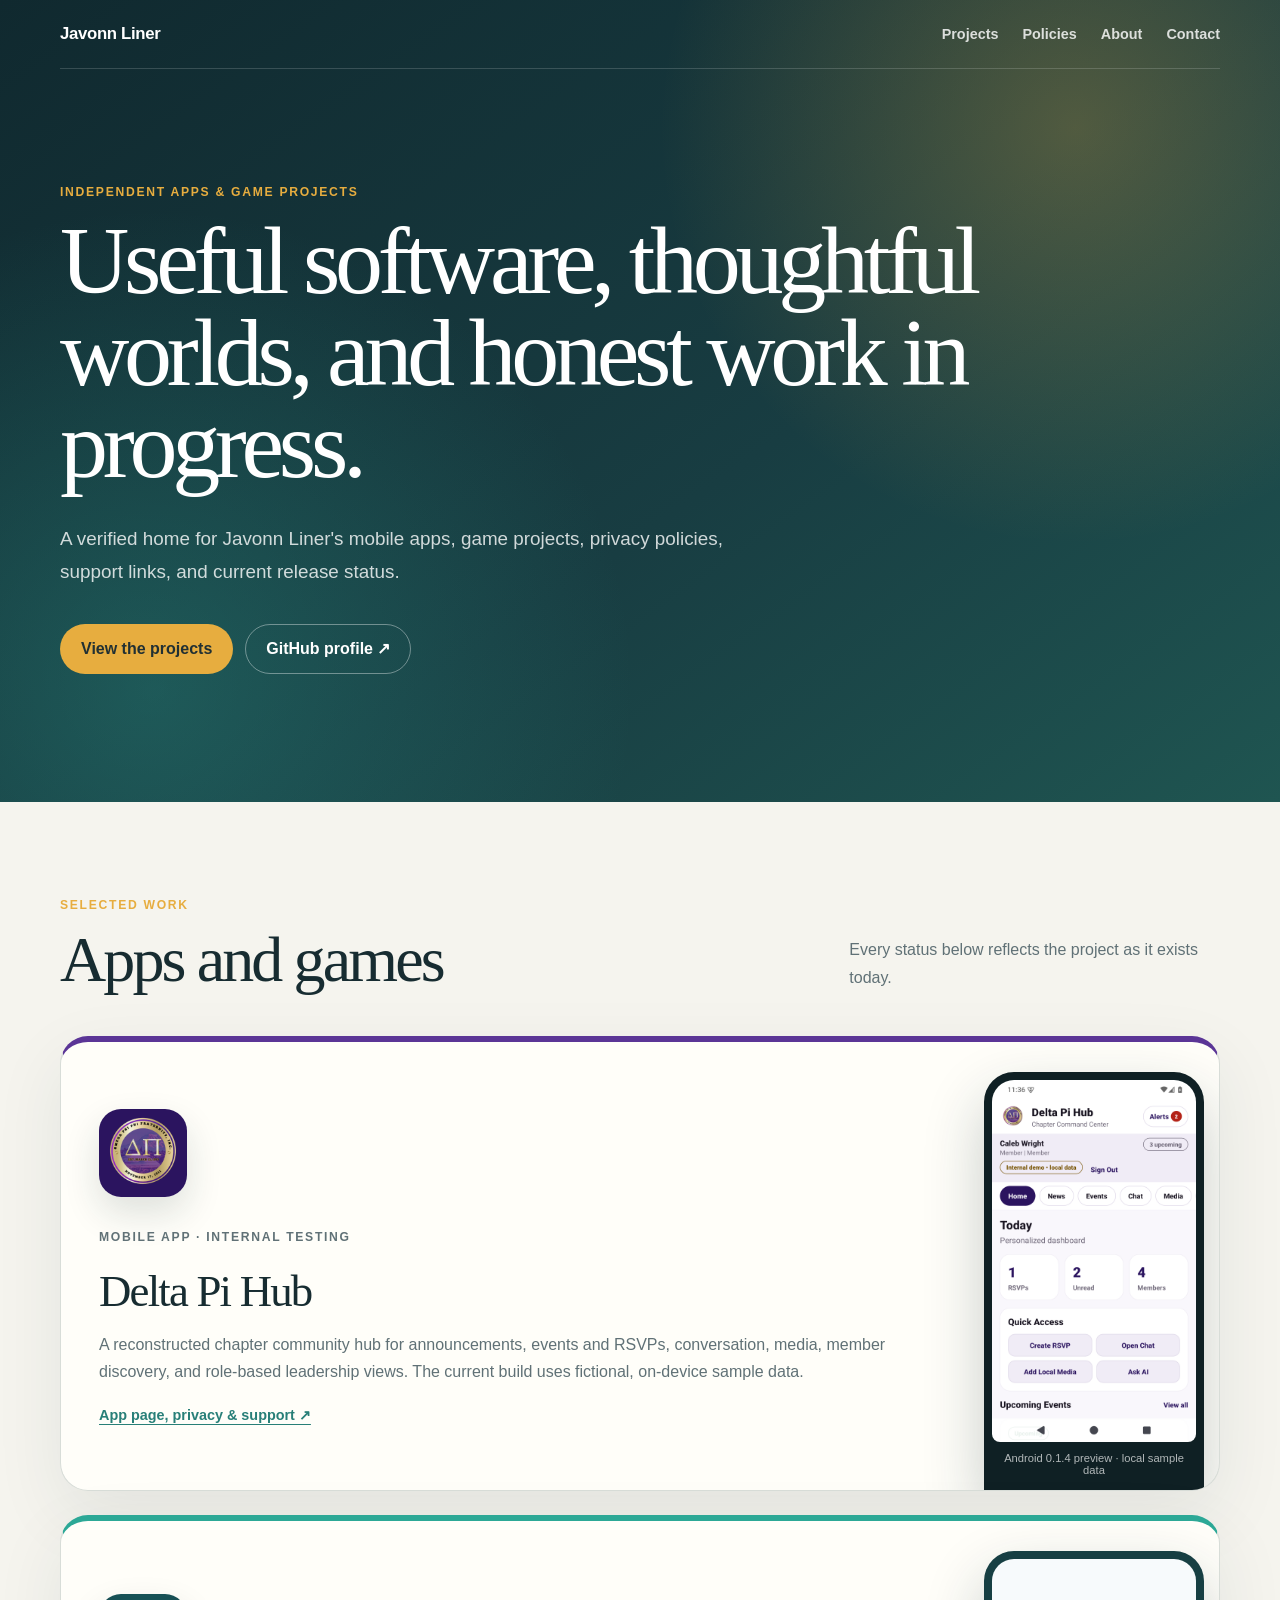
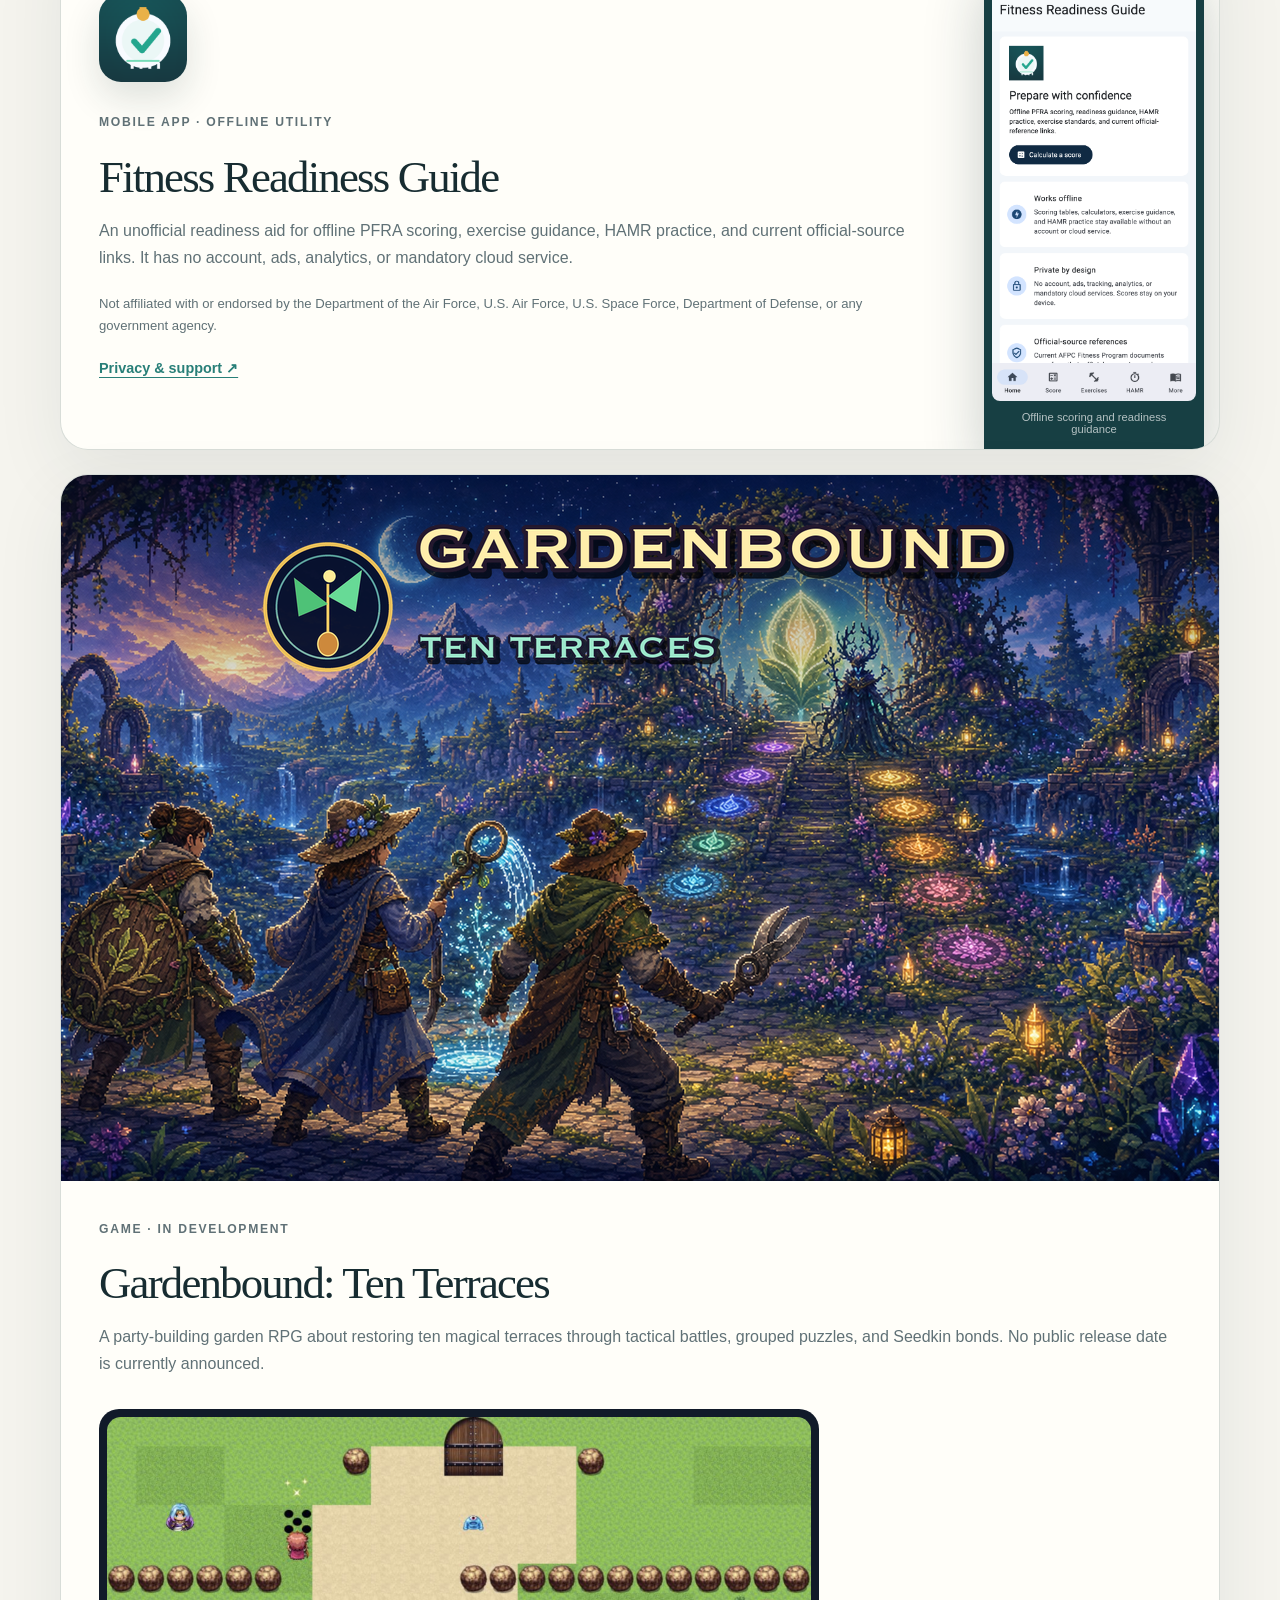
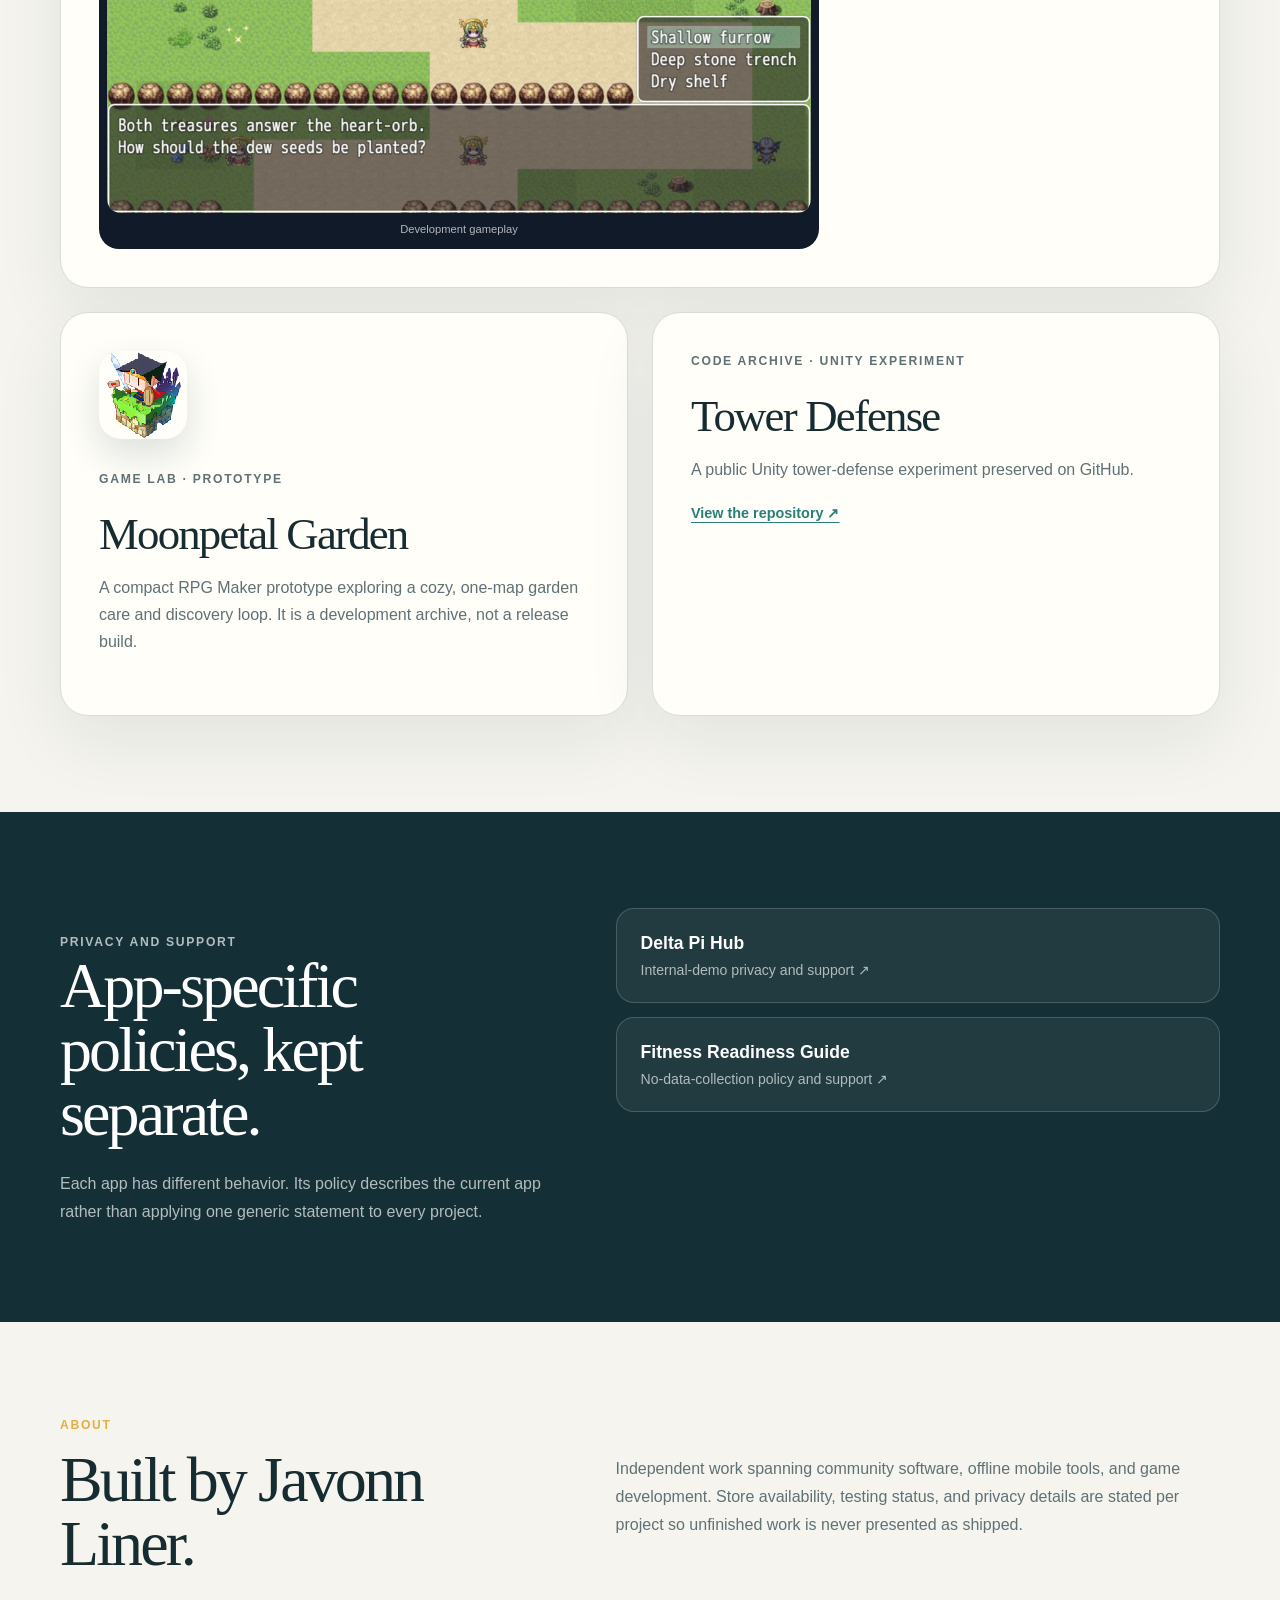
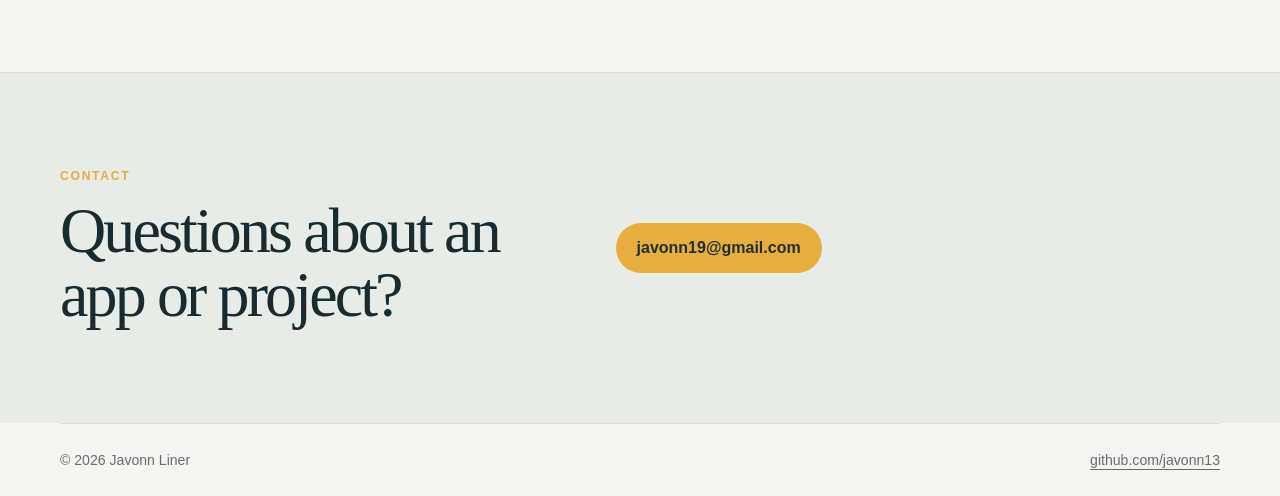
==== portfolio/index.html @ 75953c0d "Publish apps and games portfolio" ====
<!doctype html>
<html lang="en">
  <head>
    <meta charset="utf-8">
    <meta name="viewport" content="width=device-width, initial-scale=1">
    <meta name="theme-color" content="#142f35">
    <meta name="description" content="Apps, games, policies, and support links for projects by Javonn Liner.">
    <title>Javonn Liner — Apps &amp; Games</title>
    <link rel="icon" href="favicon.png" type="image/png">
    <link rel="stylesheet" href="styles.css">
  </head>
  <body>
    <a class="skip-link" href="#projects">Skip to projects</a>

    <header class="site-header" id="top">
      <nav class="nav-shell" aria-label="Primary navigation">
        <a class="wordmark" href="#top">Javonn Liner</a>
        <div class="nav-links">
          <a href="#projects">Projects</a>
          <a href="#policies">Policies</a>
          <a href="#about">About</a>
          <a href="#contact">Contact</a>
        </div>
      </nav>

      <div class="hero-shell">
        <p class="eyebrow">Independent apps &amp; game projects</p>
        <h1>Useful software, thoughtful worlds, and honest work in progress.</h1>
        <p class="hero-copy">
          A verified home for Javonn Liner's mobile apps, game projects,
          privacy policies, support links, and current release status.
        </p>
        <div class="hero-actions">
          <a class="button button-primary" href="#projects">View the projects</a>
          <a class="button button-secondary" href="https://github.com/javonn13">GitHub profile ↗</a>
        </div>
      </div>
    </header>

    <main>
      <section class="section-shell" id="projects" aria-labelledby="projects-title">
        <div class="section-heading">
          <div>
            <p class="section-label">Selected work</p>
            <h2 id="projects-title">Apps and games</h2>
          </div>
          <p>Every status below reflects the project as it exists today.</p>
        </div>

        <div class="project-grid">
          <article class="project-card project-card-mobile delta-card">
            <div class="project-copy">
              <img class="app-icon" src="assets/delta-pi/icon.png" width="1024" height="1024" alt="Delta Pi Hub app icon">
              <p class="project-kicker">Mobile app · Internal testing</p>
              <h3>Delta Pi Hub</h3>
              <p>
                A reconstructed chapter community hub for announcements,
                events and RSVPs, conversation, media, member discovery, and
                role-based leadership views. The current build uses fictional,
                on-device sample data.
              </p>
              <div class="project-links">
                <a href="https://javonn13.github.io/delta-pi-hub-privacy/">App page, privacy &amp; support ↗</a>
              </div>
            </div>
            <figure class="phone-preview">
              <img src="assets/delta-pi/home.png" width="1080" height="1920" alt="Delta Pi Hub Android 0.1.4 home screen with fictional internal-preview content">
              <figcaption>Android 0.1.4 preview · local sample data</figcaption>
            </figure>
          </article>

          <article class="project-card project-card-mobile fitness-card">
            <div class="project-copy">
              <img class="app-icon" src="assets/fitness/icon.png" width="1024" height="1024" alt="Fitness Readiness Guide app icon">
              <p class="project-kicker">Mobile app · Offline utility</p>
              <h3>Fitness Readiness Guide</h3>
              <p>
                An unofficial readiness aid for offline PFRA scoring,
                exercise guidance, HAMR practice, and current official-source
                links. It has no account, ads, analytics, or mandatory cloud service.
              </p>
              <p class="disclaimer">
                Not affiliated with or endorsed by the Department of the Air
                Force, U.S. Air Force, U.S. Space Force, Department of Defense,
                or any government agency.
              </p>
              <div class="project-links">
                <a href="https://javonn13.github.io/fitness-readiness-guide-privacy/">Privacy &amp; support ↗</a>
              </div>
            </div>
            <figure class="phone-preview fitness-preview">
              <img src="assets/fitness/home.png" width="1284" height="2778" alt="Fitness Readiness Guide home screen">
              <figcaption>Offline scoring and readiness guidance</figcaption>
            </figure>
          </article>

          <article class="project-card game-card">
            <img class="game-key-art" src="assets/gardenbound/capsule.png" width="1232" height="706" alt="Gardenbound: Ten Terraces key art">
            <div class="project-copy">
              <p class="project-kicker">Game · In development</p>
              <h3>Gardenbound: Ten Terraces</h3>
              <p>
                A party-building garden RPG about restoring ten magical
                terraces through tactical battles, grouped puzzles, and
                Seedkin bonds. No public release date is currently announced.
              </p>
              <figure class="gameplay-preview">
                <img src="assets/gardenbound/gameplay.png" width="1920" height="1080" alt="Gardenbound development gameplay showing a garden puzzle">
                <figcaption>Development gameplay</figcaption>
              </figure>
            </div>
          </article>

          <article class="project-card lab-card">
            <div class="project-copy">
              <img class="app-icon pixel-icon" src="assets/moonpetal/icon.png" width="128" height="128" alt="Moonpetal Garden prototype icon">
              <p class="project-kicker">Game lab · Prototype</p>
              <h3>Moonpetal Garden</h3>
              <p>
                A compact RPG Maker prototype exploring a cozy, one-map garden
                care and discovery loop. It is a development archive, not a release build.
              </p>
            </div>
          </article>

          <article class="project-card archive-card">
            <div class="project-copy">
              <p class="project-kicker">Code archive · Unity experiment</p>
              <h3>Tower Defense</h3>
              <p>A public Unity tower-defense experiment preserved on GitHub.</p>
              <div class="project-links">
                <a href="https://github.com/javonn13/Tower-Defense">View the repository ↗</a>
              </div>
            </div>
          </article>
        </div>
      </section>

      <section class="policy-band" id="policies" aria-labelledby="policies-title">
        <div class="section-shell policy-shell">
          <div>
            <p class="section-label">Privacy and support</p>
            <h2 id="policies-title">App-specific policies, kept separate.</h2>
            <p>
              Each app has different behavior. Its policy describes the
              current app rather than applying one generic statement to every project.
            </p>
          </div>
          <div class="policy-links">
            <a href="https://javonn13.github.io/delta-pi-hub-privacy/">
              <strong>Delta Pi Hub</strong>
              <span>Internal-demo privacy and support ↗</span>
            </a>
            <a href="https://javonn13.github.io/fitness-readiness-guide-privacy/">
              <strong>Fitness Readiness Guide</strong>
              <span>No-data-collection policy and support ↗</span>
            </a>
          </div>
        </div>
      </section>

      <section class="section-shell about-grid" id="about" aria-labelledby="about-title">
        <div>
          <p class="section-label">About</p>
          <h2 id="about-title">Built by Javonn Liner.</h2>
        </div>
        <p>
          Independent work spanning community software, offline mobile tools,
          and game development. Store availability, testing status, and privacy
          details are stated per project so unfinished work is never presented as shipped.
        </p>
      </section>

      <section class="contact-band" id="contact" aria-labelledby="contact-title">
        <div class="section-shell contact-shell">
          <div>
            <p class="section-label">Contact</p>
            <h2 id="contact-title">Questions about an app or project?</h2>
          </div>
          <a class="button button-primary" href="mailto:javonn19@gmail.com">javonn19@gmail.com</a>
        </div>
      </section>
    </main>

    <footer class="site-footer">
      <span>© 2026 Javonn Liner</span>
      <a href="https://github.com/javonn13">github.com/javonn13</a>
    </footer>
  </body>
</html>
---- portfolio/styles.css ----
:root {
  --ink: #172c31;
  --muted: #607176;
  --paper: #f5f4ee;
  --surface: #fffef9;
  --deep: #142f35;
  --teal: #287f78;
  --gold: #e7ad3f;
  --line: #d8ddd8;
  --purple: #32176a;
}

* {
  box-sizing: border-box;
}

html {
  scroll-behavior: smooth;
}

body {
  margin: 0;
  background: var(--paper);
  color: var(--ink);
  font-family: Inter, ui-sans-serif, -apple-system, BlinkMacSystemFont, "Segoe UI", sans-serif;
}

a {
  color: inherit;
  text-decoration: none;
}

a:focus-visible,
[tabindex="-1"]:focus-visible {
  outline: 3px solid var(--gold);
  outline-offset: 4px;
}

img {
  max-width: 100%;
}

.skip-link {
  position: fixed;
  z-index: 20;
  top: 12px;
  left: 12px;
  padding: 12px 16px;
  border-radius: 10px;
  background: white;
  color: var(--deep);
  font-weight: 850;
  transform: translateY(-160%);
}

.skip-link:focus {
  transform: translateY(0);
}

.site-header {
  min-height: 720px;
  color: white;
  background:
    radial-gradient(circle at 84% 16%, rgba(231, 173, 63, 0.28), transparent 26rem),
    radial-gradient(circle at 12% 86%, rgba(45, 152, 139, 0.34), transparent 30rem),
    linear-gradient(145deg, #10292f 0%, #183d42 58%, #1f5551 100%);
}

.nav-shell,
.hero-shell,
.section-shell,
.site-footer {
  width: min(1160px, calc(100% - 40px));
  margin-inline: auto;
}

.nav-shell {
  display: flex;
  align-items: center;
  justify-content: space-between;
  gap: 28px;
  padding-block: 24px;
  border-bottom: 1px solid rgba(255, 255, 255, 0.16);
}

.wordmark {
  font-size: 1.05rem;
  font-weight: 900;
  letter-spacing: -0.02em;
}

.nav-links {
  display: flex;
  gap: 24px;
  color: rgba(255, 255, 255, 0.82);
  font-size: 0.9rem;
  font-weight: 750;
}

.hero-shell {
  padding: 116px 0 128px;
}

.eyebrow,
.section-label,
.project-kicker {
  margin: 0 0 16px;
  color: var(--gold);
  font-size: 0.76rem;
  font-weight: 900;
  letter-spacing: 0.14em;
  text-transform: uppercase;
}

h1,
h2,
h3,
p {
  overflow-wrap: anywhere;
}

h1 {
  max-width: 980px;
  margin: 0;
  font-family: Georgia, "Times New Roman", serif;
  font-size: clamp(3rem, 7.5vw, 6.8rem);
  font-weight: 500;
  letter-spacing: -0.055em;
  line-height: 0.96;
}

.hero-copy {
  max-width: 720px;
  margin: 32px 0 0;
  color: rgba(255, 255, 255, 0.8);
  font-size: 1.18rem;
  line-height: 1.7;
}

.hero-actions {
  display: flex;
  flex-wrap: wrap;
  gap: 12px;
  margin-top: 36px;
}

.button {
  display: inline-flex;
  align-items: center;
  justify-content: center;
  min-height: 50px;
  padding: 14px 20px;
  border: 1px solid transparent;
  border-radius: 999px;
  font-weight: 850;
}

.button-primary {
  background: var(--gold);
  color: #213033;
}

.button-secondary {
  border-color: rgba(255, 255, 255, 0.38);
  color: white;
}

.section-shell {
  padding-block: 96px;
}

.section-heading {
  display: grid;
  grid-template-columns: minmax(0, 1.1fr) minmax(260px, 0.55fr);
  gap: 48px;
  align-items: end;
  margin-bottom: 44px;
}

.section-heading h2,
.about-grid h2,
.contact-shell h2,
.policy-shell h2 {
  margin: 0;
  font-family: Georgia, "Times New Roman", serif;
  font-size: clamp(2.4rem, 5vw, 4.4rem);
  font-weight: 500;
  letter-spacing: -0.045em;
  line-height: 1;
}

.section-heading > p,
.about-grid > p,
.policy-shell > div > p {
  margin: 0;
  color: var(--muted);
  line-height: 1.75;
}

.project-grid {
  display: grid;
  grid-template-columns: repeat(2, minmax(0, 1fr));
  gap: 24px;
}

.project-card {
  overflow: hidden;
  border: 1px solid var(--line);
  border-radius: 28px;
  background: var(--surface);
  box-shadow: 0 24px 70px rgba(25, 54, 58, 0.08);
}

.project-card-mobile {
  display: grid;
  grid-template-columns: minmax(0, 1fr) 250px;
  grid-column: span 2;
  align-items: center;
}

.project-copy {
  padding: 38px;
}

.app-icon {
  display: block;
  width: 88px;
  height: 88px;
  margin-bottom: 30px;
  border-radius: 22px;
  object-fit: cover;
  box-shadow: 0 16px 36px rgba(20, 47, 53, 0.14);
}

.project-card h3 {
  margin: 6px 0 16px;
  font-family: Georgia, "Times New Roman", serif;
  font-size: clamp(2rem, 3.5vw, 3.2rem);
  font-weight: 500;
  letter-spacing: -0.04em;
  line-height: 1.02;
}

.project-card p {
  margin: 0 0 22px;
  color: var(--muted);
  line-height: 1.7;
}

.project-card .disclaimer {
  font-size: 0.82rem;
}

.project-links {
  display: flex;
  flex-wrap: wrap;
  gap: 16px;
}

.project-links a {
  color: var(--teal);
  font-size: 0.9rem;
  font-weight: 850;
  text-decoration: underline;
  text-underline-offset: 4px;
}

.phone-preview {
  align-self: end;
  width: 220px;
  margin: 30px auto 0;
  padding: 8px 8px 14px;
  border-radius: 30px 30px 0 0;
  background: #0f2024;
  box-shadow: 0 26px 60px rgba(20, 47, 53, 0.24);
}

.phone-preview img {
  display: block;
  width: 100%;
  height: auto;
  border-radius: 22px 22px 8px 8px;
}

.phone-preview figcaption,
.gameplay-preview figcaption {
  padding: 10px 6px 0;
  color: rgba(255, 255, 255, 0.68);
  font-size: 0.7rem;
  text-align: center;
}

.delta-card {
  border-top: 6px solid #5b3596;
}

.fitness-card {
  border-top: 6px solid #2ca896;
}

.fitness-preview {
  background: #173f43;
}

.game-card {
  grid-column: span 2;
}

.game-key-art {
  display: block;
  width: 100%;
  aspect-ratio: 1232 / 706;
  object-fit: cover;
}

.gameplay-preview {
  max-width: 720px;
  margin: 32px 0 0;
  padding: 8px 8px 14px;
  border-radius: 20px;
  background: #111a29;
}

.gameplay-preview img {
  display: block;
  width: 100%;
  height: auto;
  border-radius: 14px;
}

.pixel-icon {
  image-rendering: pixelated;
}

.lab-card,
.archive-card {
  min-height: 350px;
}

.policy-band {
  background: var(--deep);
  color: white;
}

.policy-shell {
  display: grid;
  grid-template-columns: minmax(0, 0.8fr) minmax(360px, 1fr);
  gap: 72px;
  align-items: start;
}

.policy-shell > div > p {
  margin-top: 24px;
  color: rgba(255, 255, 255, 0.68);
}

.policy-links {
  display: grid;
  gap: 14px;
}

.policy-links a {
  display: grid;
  gap: 8px;
  padding: 24px;
  border: 1px solid rgba(255, 255, 255, 0.18);
  border-radius: 18px;
  background: rgba(255, 255, 255, 0.06);
}

.policy-links strong {
  font-size: 1.1rem;
}

.policy-links span {
  color: rgba(255, 255, 255, 0.65);
  font-size: 0.88rem;
}

.about-grid,
.contact-shell {
  display: grid;
  grid-template-columns: minmax(0, 0.8fr) minmax(320px, 1fr);
  gap: 72px;
  align-items: center;
}

.contact-band {
  border-top: 1px solid var(--line);
  background: #e8ece6;
}

.contact-shell .button {
  justify-self: start;
}

.site-footer {
  display: flex;
  justify-content: space-between;
  gap: 24px;
  padding-block: 28px;
  border-top: 1px solid var(--line);
  color: var(--muted);
  font-size: 0.88rem;
}

.site-footer a {
  text-decoration: underline;
  text-underline-offset: 4px;
}

@media (max-width: 820px) {
  .site-header {
    min-height: auto;
  }

  .nav-shell {
    flex-wrap: wrap;
  }

  .nav-links {
    width: 100%;
    justify-content: space-between;
    gap: 14px;
    overflow-x: auto;
  }

  .hero-shell {
    padding: 84px 0 96px;
  }

  .section-heading,
  .policy-shell,
  .about-grid,
  .contact-shell,
  .project-card-mobile,
  .project-grid {
    grid-template-columns: 1fr;
  }

  .project-card-mobile,
  .game-card {
    grid-column: auto;
  }

  .phone-preview {
    width: min(64vw, 240px);
  }

  .section-shell {
    padding-block: 72px;
  }

  .site-footer {
    flex-direction: column;
  }
}

@media (prefers-reduced-motion: reduce) {
  html {
    scroll-behavior: auto;
  }
}
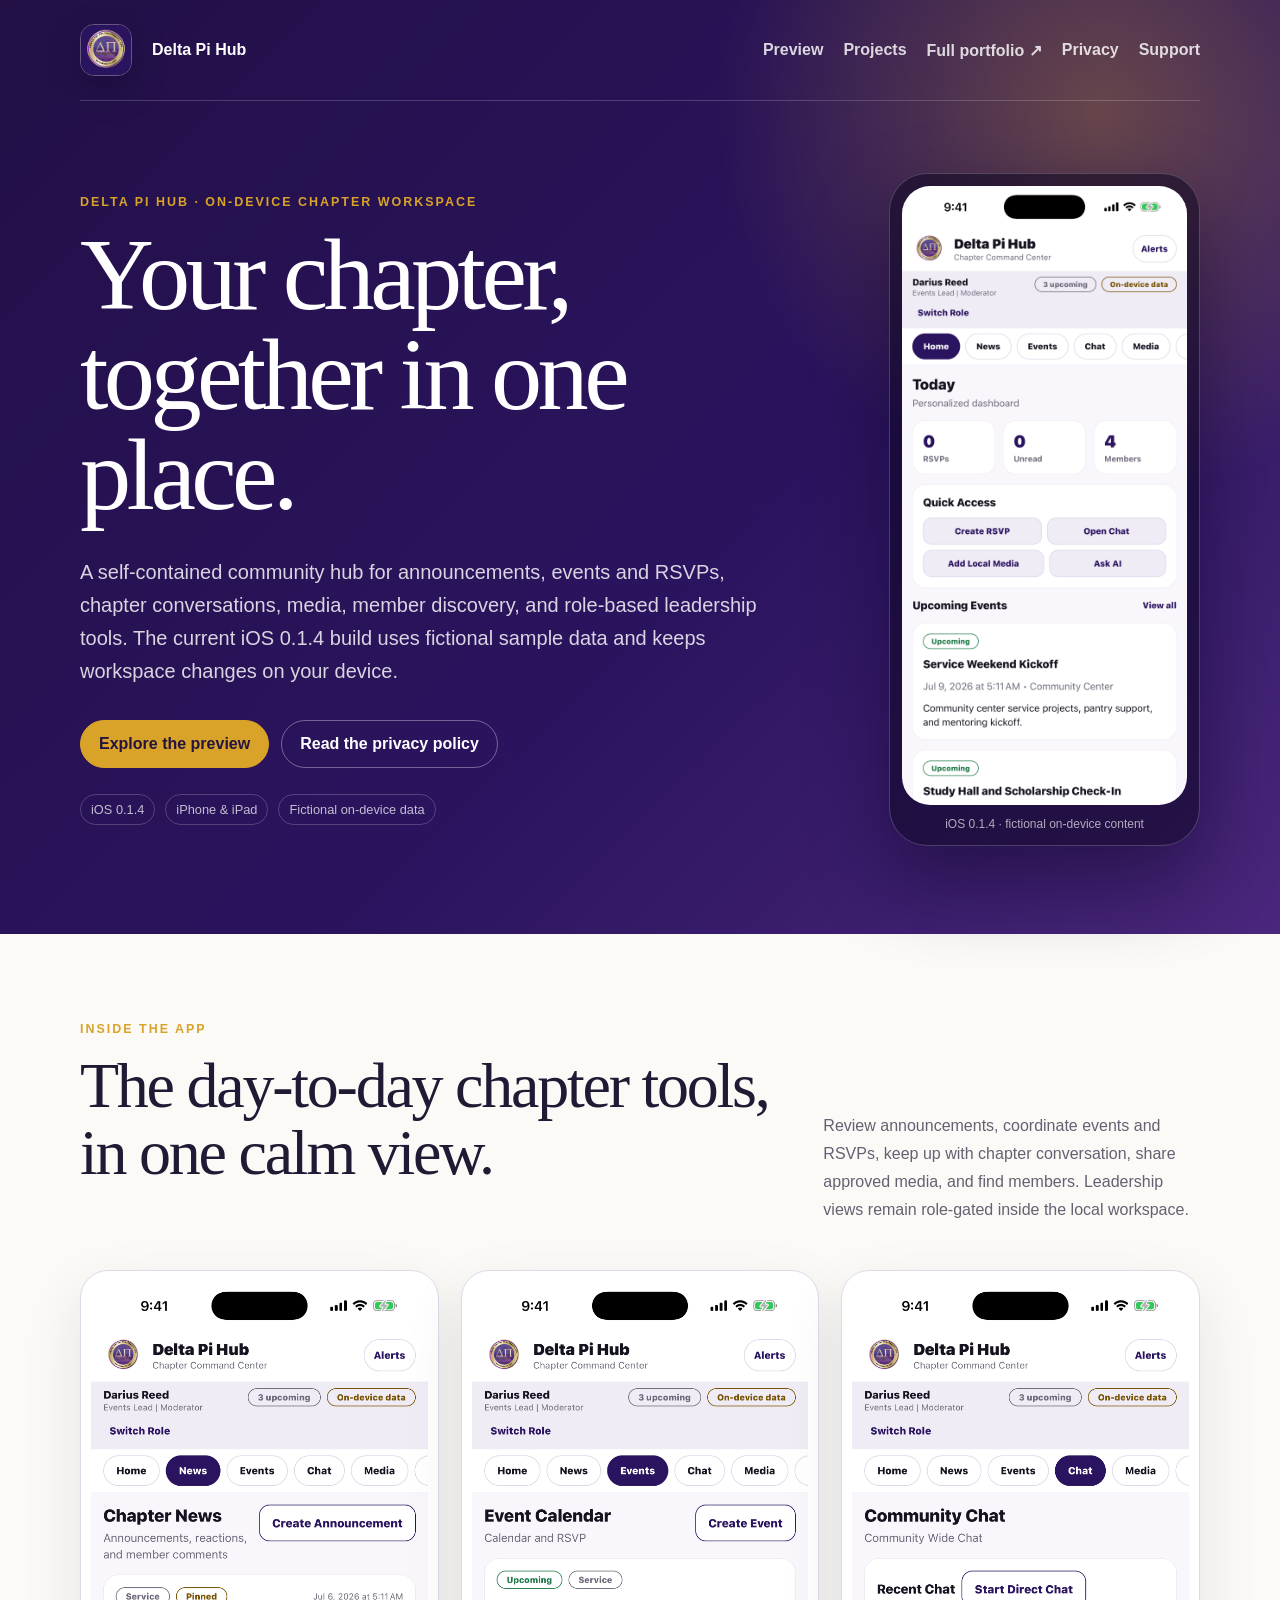
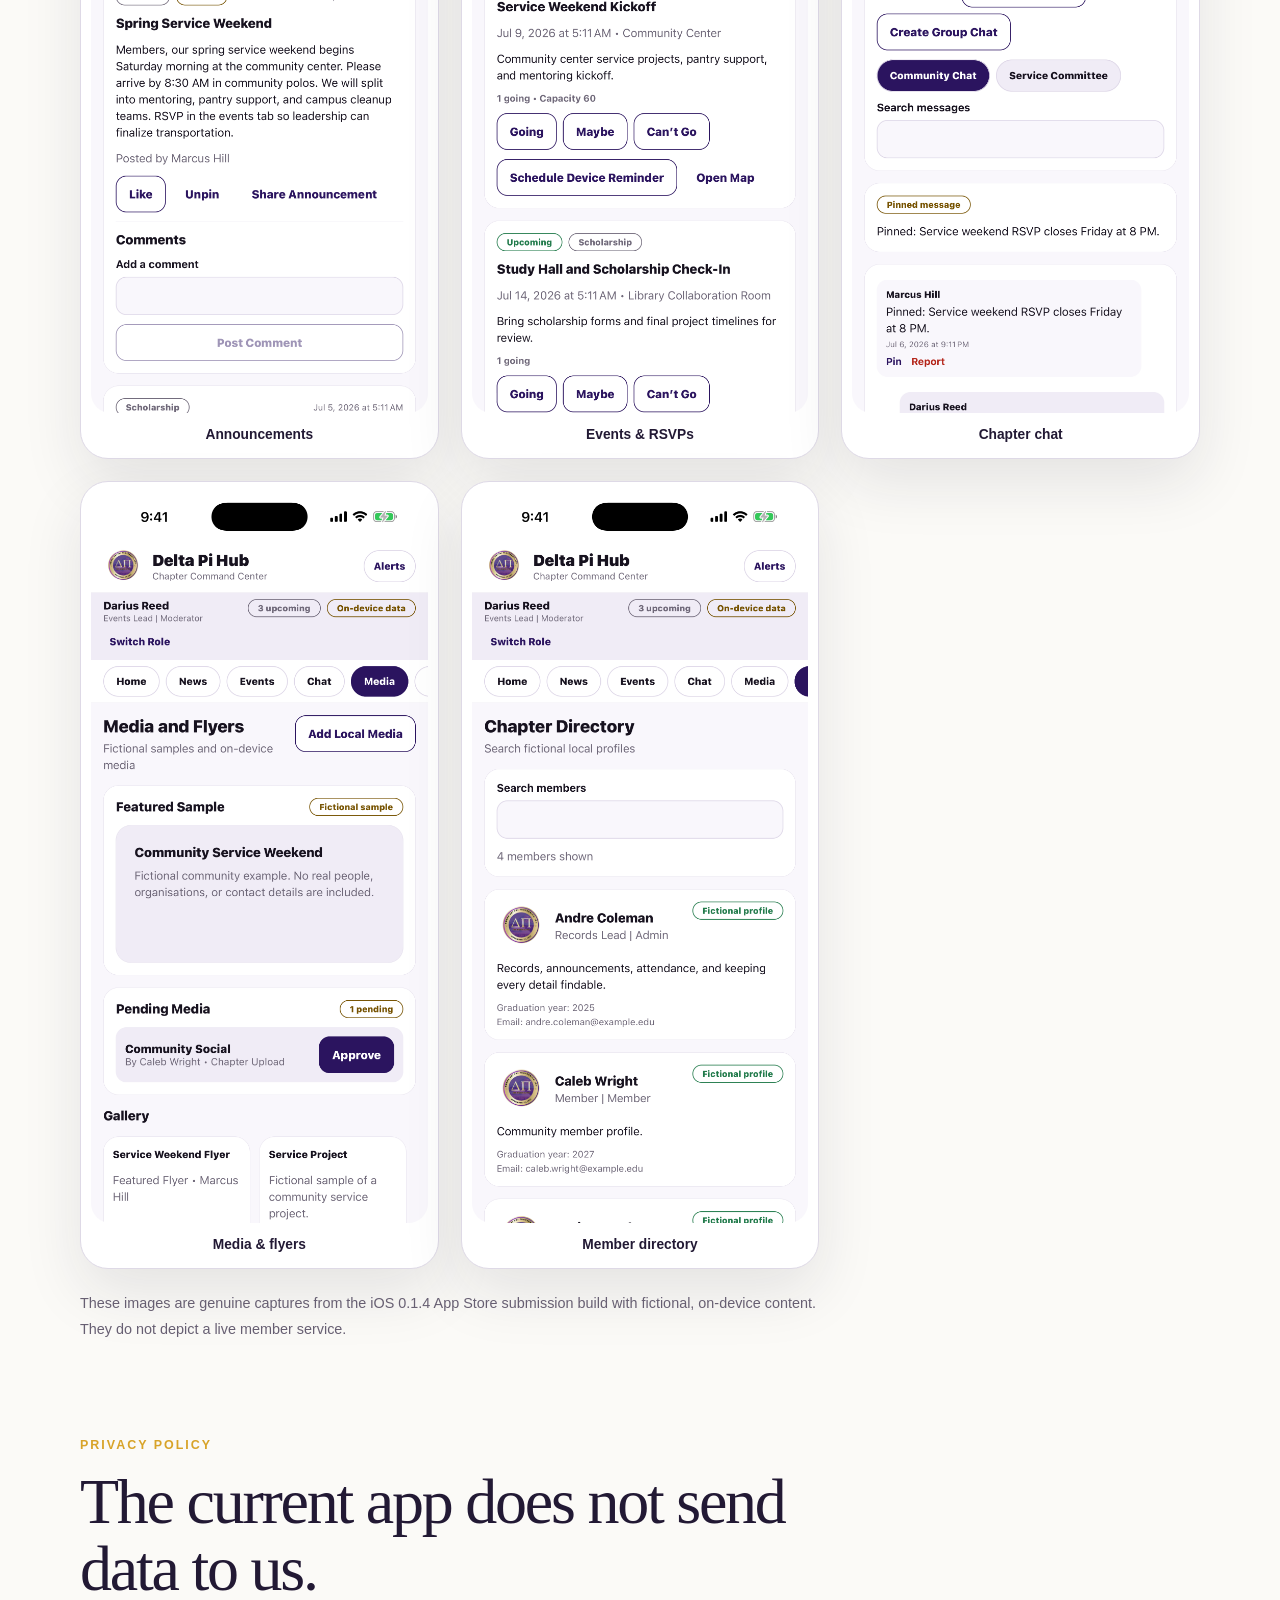
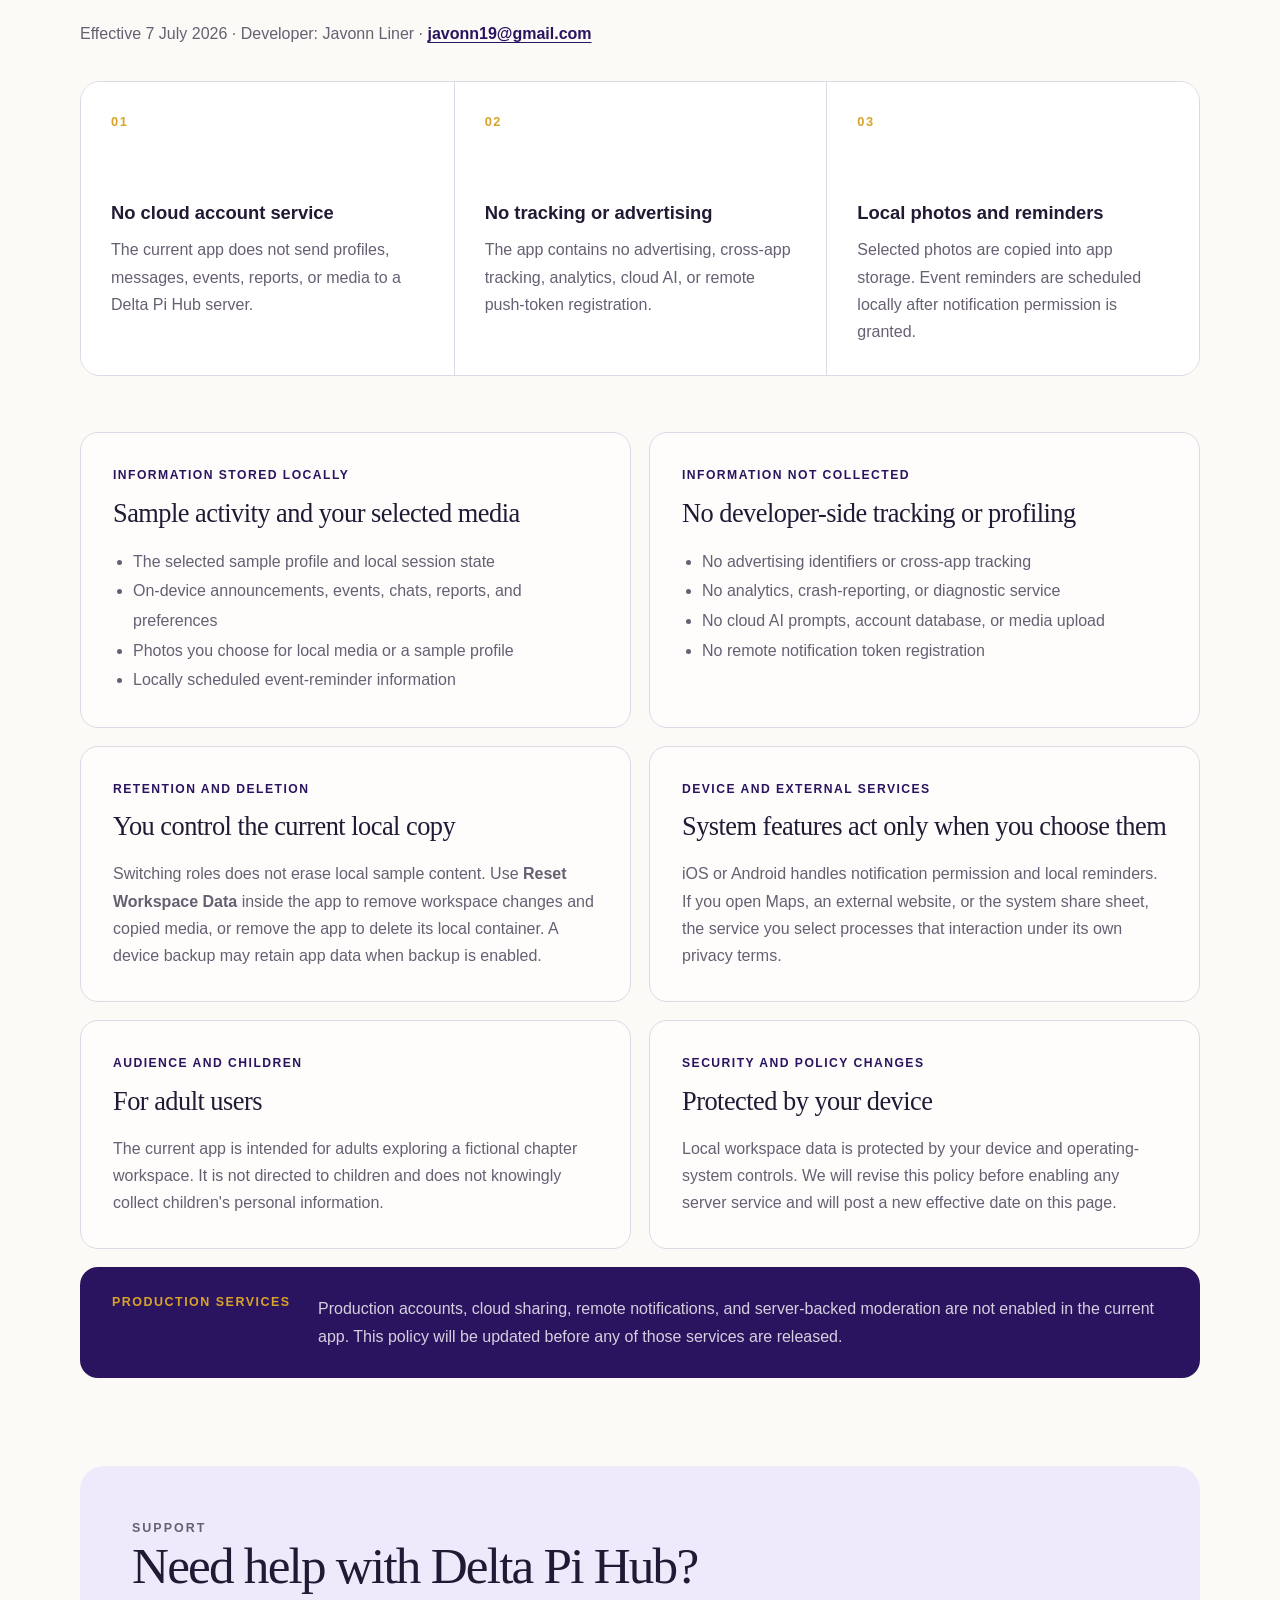
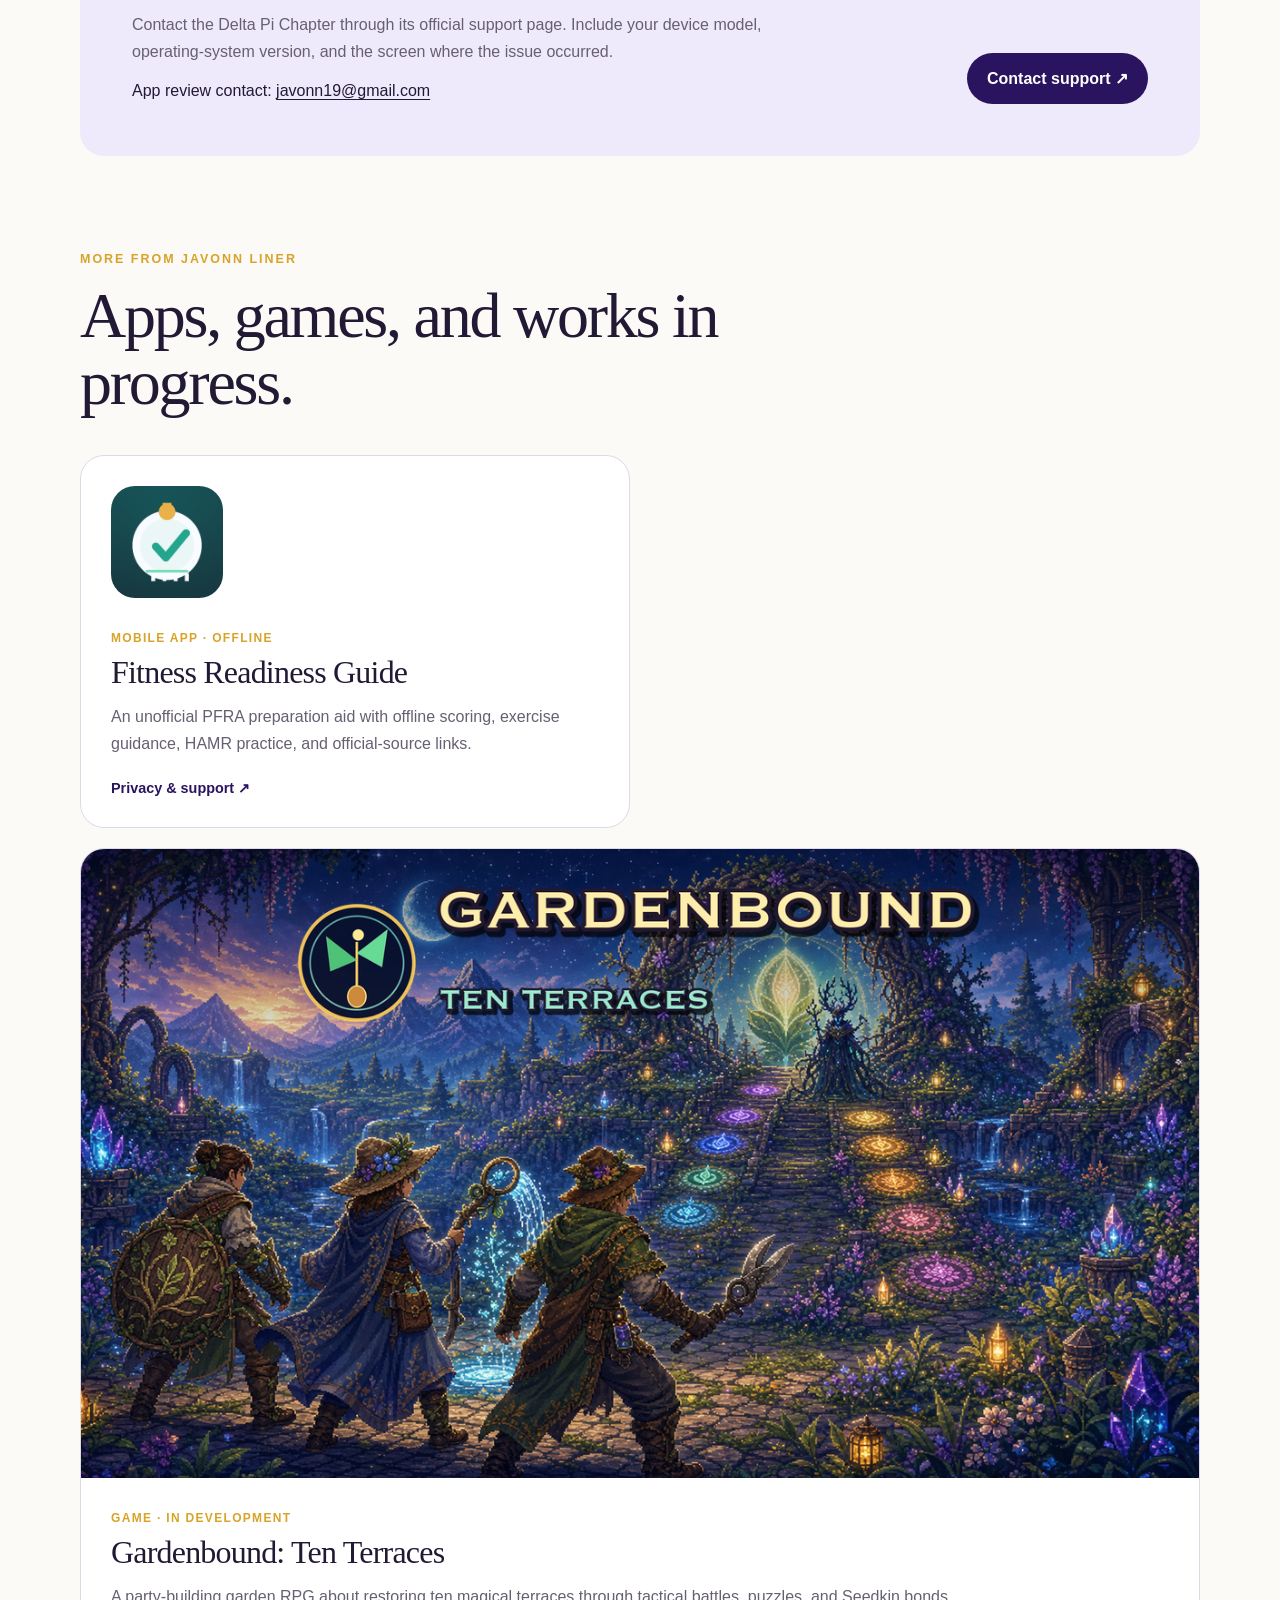
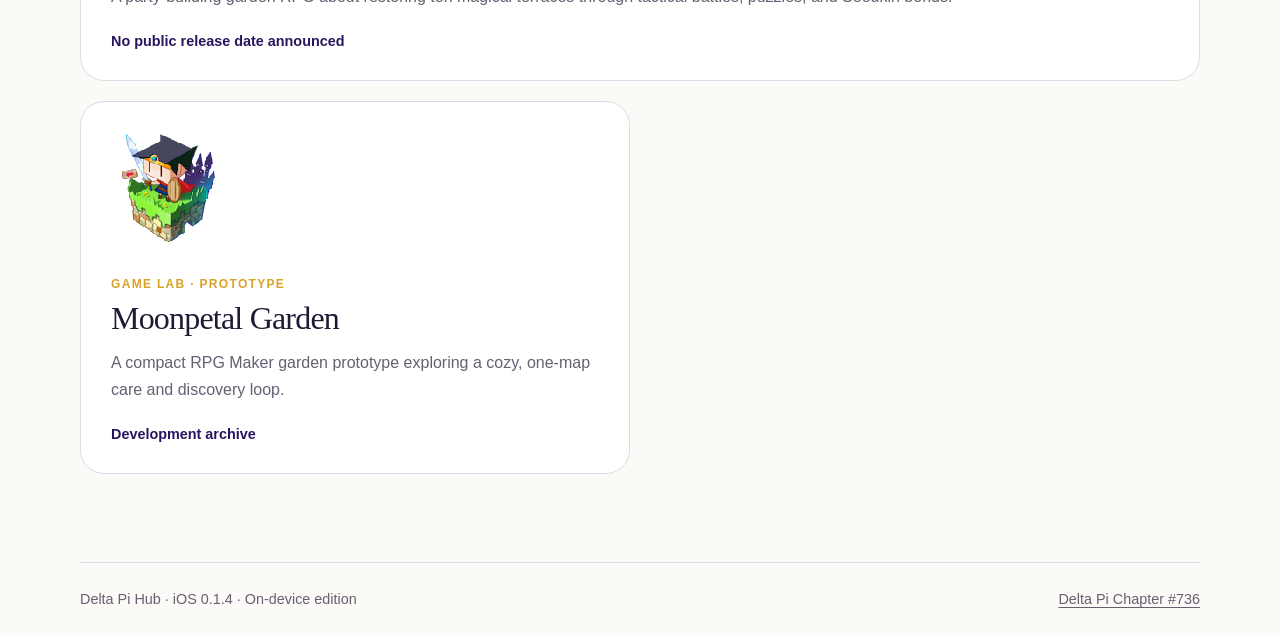
==== commit be028712: "Link standalone portfolio and redirect legacy route" ====
--- a/portfolio/index.html
+++ b/portfolio/index.html
@@ -3,188 +3,49 @@
   <head>
     <meta charset="utf-8">
     <meta name="viewport" content="width=device-width, initial-scale=1">
+    <meta name="robots" content="noindex,follow">
     <meta name="theme-color" content="#142f35">
-    <meta name="description" content="Apps, games, policies, and support links for projects by Javonn Liner.">
-    <title>Javonn Liner — Apps &amp; Games</title>
-    <link rel="icon" href="favicon.png" type="image/png">
-    <link rel="stylesheet" href="styles.css">
+    <title>Javonn Liner Portfolio — New Address</title>
+    <link rel="canonical" href="https://javonn13.github.io/">
+    <script>
+      window.location.replace(`https://javonn13.github.io/${window.location.hash}`);
+    </script>
+    <style>
+      :root {
+        color-scheme: light;
+        font-family: system-ui, -apple-system, BlinkMacSystemFont, "Segoe UI", sans-serif;
+      }
+
+      body {
+        align-items: center;
+        background: #f4f8f7;
+        color: #142f35;
+        display: flex;
+        margin: 0;
+        min-height: 100vh;
+        padding: 1.5rem;
+      }
+
+      main {
+        margin: 0 auto;
+        max-width: 38rem;
+      }
+
+      a {
+        color: #075e8f;
+        font-weight: 700;
+      }
+    </style>
   </head>
   <body>
-    <a class="skip-link" href="#projects">Skip to projects</a>
-
-    <header class="site-header" id="top">
-      <nav class="nav-shell" aria-label="Primary navigation">
-        <a class="wordmark" href="#top">Javonn Liner</a>
-        <div class="nav-links">
-          <a href="#projects">Projects</a>
-          <a href="#policies">Policies</a>
-          <a href="#about">About</a>
-          <a href="#contact">Contact</a>
-        </div>
-      </nav>
-
-      <div class="hero-shell">
-        <p class="eyebrow">Independent apps &amp; game projects</p>
-        <h1>Useful software, thoughtful worlds, and honest work in progress.</h1>
-        <p class="hero-copy">
-          A verified home for Javonn Liner's mobile apps, game projects,
-          privacy policies, support links, and current release status.
-        </p>
-        <div class="hero-actions">
-          <a class="button button-primary" href="#projects">View the projects</a>
-          <a class="button button-secondary" href="https://github.com/javonn13">GitHub profile ↗</a>
-        </div>
-      </div>
-    </header>
-
     <main>
-      <section class="section-shell" id="projects" aria-labelledby="projects-title">
-        <div class="section-heading">
-          <div>
-            <p class="section-label">Selected work</p>
-            <h2 id="projects-title">Apps and games</h2>
-          </div>
-          <p>Every status below reflects the project as it exists today.</p>
-        </div>
-
-        <div class="project-grid">
-          <article class="project-card project-card-mobile delta-card">
-            <div class="project-copy">
-              <img class="app-icon" src="assets/delta-pi/icon.png" width="1024" height="1024" alt="Delta Pi Hub app icon">
-              <p class="project-kicker">Mobile app · Internal testing</p>
-              <h3>Delta Pi Hub</h3>
-              <p>
-                A reconstructed chapter community hub for announcements,
-                events and RSVPs, conversation, media, member discovery, and
-                role-based leadership views. The current build uses fictional,
-                on-device sample data.
-              </p>
-              <div class="project-links">
-                <a href="https://javonn13.github.io/delta-pi-hub-privacy/">App page, privacy &amp; support ↗</a>
-              </div>
-            </div>
-            <figure class="phone-preview">
-              <img src="assets/delta-pi/home.png" width="1080" height="1920" alt="Delta Pi Hub Android 0.1.4 home screen with fictional internal-preview content">
-              <figcaption>Android 0.1.4 preview · local sample data</figcaption>
-            </figure>
-          </article>
-
-          <article class="project-card project-card-mobile fitness-card">
-            <div class="project-copy">
-              <img class="app-icon" src="assets/fitness/icon.png" width="1024" height="1024" alt="Fitness Readiness Guide app icon">
-              <p class="project-kicker">Mobile app · Offline utility</p>
-              <h3>Fitness Readiness Guide</h3>
-              <p>
-                An unofficial readiness aid for offline PFRA scoring,
-                exercise guidance, HAMR practice, and current official-source
-                links. It has no account, ads, analytics, or mandatory cloud service.
-              </p>
-              <p class="disclaimer">
-                Not affiliated with or endorsed by the Department of the Air
-                Force, U.S. Air Force, U.S. Space Force, Department of Defense,
-                or any government agency.
-              </p>
-              <div class="project-links">
-                <a href="https://javonn13.github.io/fitness-readiness-guide-privacy/">Privacy &amp; support ↗</a>
-              </div>
-            </div>
-            <figure class="phone-preview fitness-preview">
-              <img src="assets/fitness/home.png" width="1284" height="2778" alt="Fitness Readiness Guide home screen">
-              <figcaption>Offline scoring and readiness guidance</figcaption>
-            </figure>
-          </article>
-
-          <article class="project-card game-card">
-            <img class="game-key-art" src="assets/gardenbound/capsule.png" width="1232" height="706" alt="Gardenbound: Ten Terraces key art">
-            <div class="project-copy">
-              <p class="project-kicker">Game · In development</p>
-              <h3>Gardenbound: Ten Terraces</h3>
-              <p>
-                A party-building garden RPG about restoring ten magical
-                terraces through tactical battles, grouped puzzles, and
-                Seedkin bonds. No public release date is currently announced.
-              </p>
-              <figure class="gameplay-preview">
-                <img src="assets/gardenbound/gameplay.png" width="1920" height="1080" alt="Gardenbound development gameplay showing a garden puzzle">
-                <figcaption>Development gameplay</figcaption>
-              </figure>
-            </div>
-          </article>
-
-          <article class="project-card lab-card">
-            <div class="project-copy">
-              <img class="app-icon pixel-icon" src="assets/moonpetal/icon.png" width="128" height="128" alt="Moonpetal Garden prototype icon">
-              <p class="project-kicker">Game lab · Prototype</p>
-              <h3>Moonpetal Garden</h3>
-              <p>
-                A compact RPG Maker prototype exploring a cozy, one-map garden
-                care and discovery loop. It is a development archive, not a release build.
-              </p>
-            </div>
-          </article>
-
-          <article class="project-card archive-card">
-            <div class="project-copy">
-              <p class="project-kicker">Code archive · Unity experiment</p>
-              <h3>Tower Defense</h3>
-              <p>A public Unity tower-defense experiment preserved on GitHub.</p>
-              <div class="project-links">
-                <a href="https://github.com/javonn13/Tower-Defense">View the repository ↗</a>
-              </div>
-            </div>
-          </article>
-        </div>
-      </section>
-
-      <section class="policy-band" id="policies" aria-labelledby="policies-title">
-        <div class="section-shell policy-shell">
-          <div>
-            <p class="section-label">Privacy and support</p>
-            <h2 id="policies-title">App-specific policies, kept separate.</h2>
-            <p>
-              Each app has different behavior. Its policy describes the
-              current app rather than applying one generic statement to every project.
-            </p>
-          </div>
-          <div class="policy-links">
-            <a href="https://javonn13.github.io/delta-pi-hub-privacy/">
-              <strong>Delta Pi Hub</strong>
-              <span>Internal-demo privacy and support ↗</span>
-            </a>
-            <a href="https://javonn13.github.io/fitness-readiness-guide-privacy/">
-              <strong>Fitness Readiness Guide</strong>
-              <span>No-data-collection policy and support ↗</span>
-            </a>
-          </div>
-        </div>
-      </section>
-
-      <section class="section-shell about-grid" id="about" aria-labelledby="about-title">
-        <div>
-          <p class="section-label">About</p>
-          <h2 id="about-title">Built by Javonn Liner.</h2>
-        </div>
-        <p>
-          Independent work spanning community software, offline mobile tools,
-          and game development. Store availability, testing status, and privacy
-          details are stated per project so unfinished work is never presented as shipped.
-        </p>
-      </section>
-
-      <section class="contact-band" id="contact" aria-labelledby="contact-title">
-        <div class="section-shell contact-shell">
-          <div>
-            <p class="section-label">Contact</p>
-            <h2 id="contact-title">Questions about an app or project?</h2>
-          </div>
-          <a class="button button-primary" href="mailto:javonn19@gmail.com">javonn19@gmail.com</a>
-        </div>
-      </section>
+      <h1>The portfolio has moved</h1>
+      <p>
+        Javonn Liner's complete apps and games portfolio now has a new home.
+      </p>
+      <p>
+        <a href="https://javonn13.github.io/">Continue to the full portfolio</a>.
+      </p>
     </main>
-
-    <footer class="site-footer">
-      <span>© 2026 Javonn Liner</span>
-      <a href="https://github.com/javonn13">github.com/javonn13</a>
-    </footer>
   </body>
 </html>
